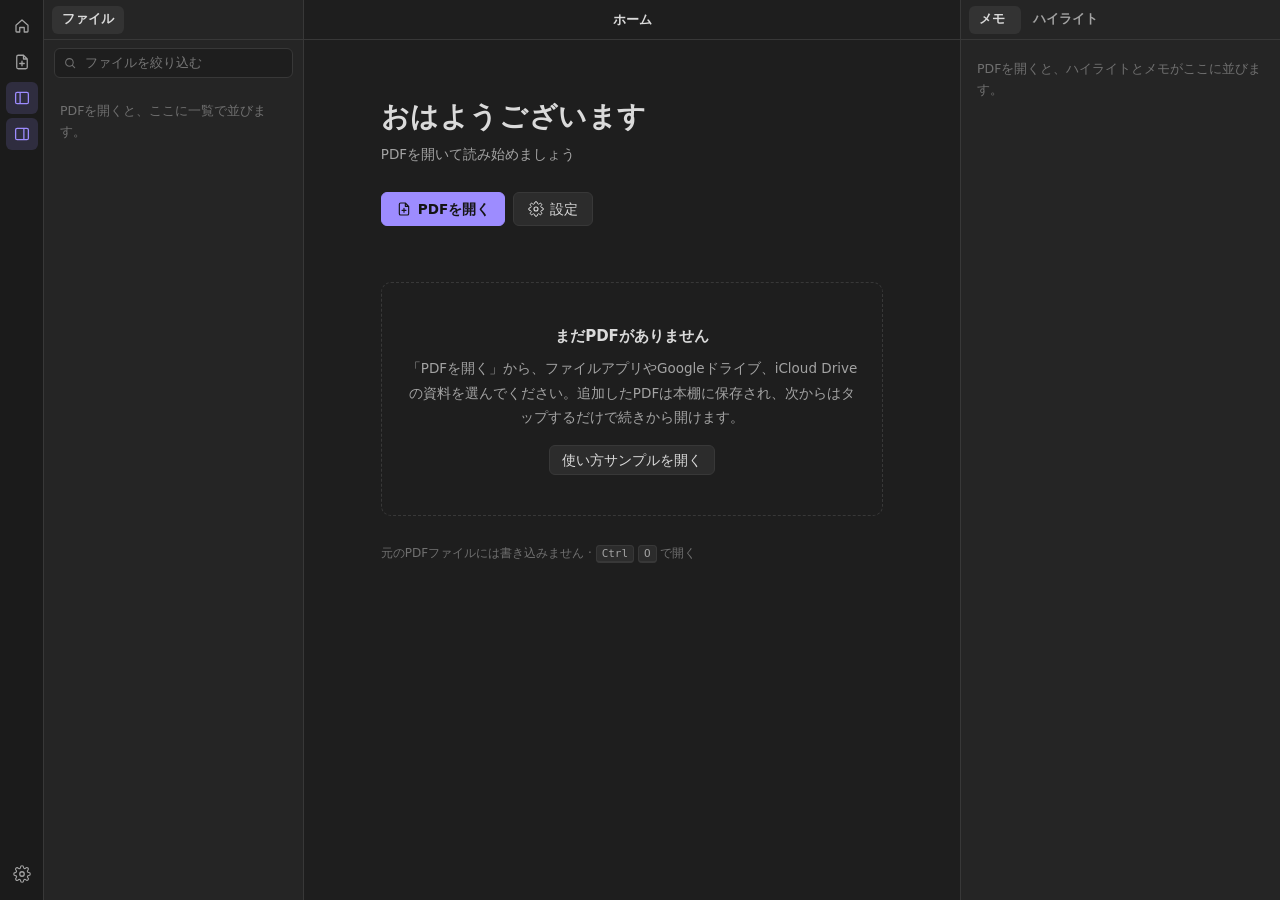
==== index.html @ 9f5e1cb6 "Add files via upload" ====
<!doctype html>
<html lang="ja">
<head>
<meta charset="utf-8">
<meta name="viewport" content="width=device-width,initial-scale=1,maximum-scale=1,user-scalable=no,viewport-fit=cover">
<meta name="apple-mobile-web-app-capable" content="yes">
<meta name="mobile-web-app-capable" content="yes">
<meta name="apple-mobile-web-app-status-bar-style" content="black-translucent">
<meta name="apple-mobile-web-app-title" content="余白">
<meta name="theme-color" content="#1b1b1b">
<link rel="manifest" href="manifest.webmanifest">
<link rel="apple-touch-icon" href="icon-180.png">
<title>余白</title>
<link rel="stylesheet" href="style.css">
<link rel="stylesheet" href="web.css">
</head>
<body>
<svg width="0" height="0" style="position:absolute" aria-hidden="true">
  <defs>
    <symbol id="i-home" viewBox="0 0 24 24"><path d="M4 11l8-7 8 7v8a1 1 0 01-1 1h-4v-6H9v6H5a1 1 0 01-1-1z" fill="none" stroke="currentColor" stroke-width="1.7" stroke-linejoin="round"/></symbol>
    <symbol id="i-open" viewBox="0 0 24 24"><path d="M14 3H7a2 2 0 00-2 2v14a2 2 0 002 2h10a2 2 0 002-2V8z M14 3v5h5 M12 11v6 M9 14h6" fill="none" stroke="currentColor" stroke-width="1.7" stroke-linecap="round" stroke-linejoin="round"/></symbol>
    <symbol id="i-left" viewBox="0 0 24 24"><rect x="3.5" y="4.5" width="17" height="15" rx="2" fill="none" stroke="currentColor" stroke-width="1.7"/><path d="M9.5 4.5v15" stroke="currentColor" stroke-width="1.7"/></symbol>
    <symbol id="i-right" viewBox="0 0 24 24"><rect x="3.5" y="4.5" width="17" height="15" rx="2" fill="none" stroke="currentColor" stroke-width="1.7"/><path d="M14.5 4.5v15" stroke="currentColor" stroke-width="1.7"/></symbol>
    <symbol id="i-gear" viewBox="0 0 24 24"><circle cx="12" cy="12" r="3" fill="none" stroke="currentColor" stroke-width="1.7"/><path d="M19.4 15a1.7 1.7 0 00.3 1.8l.1.1a2 2 0 11-2.8 2.8l-.1-.1a1.7 1.7 0 00-1.8-.3 1.7 1.7 0 00-1 1.5V21a2 2 0 11-4 0v-.1a1.7 1.7 0 00-1.1-1.5 1.7 1.7 0 00-1.8.3l-.1.1a2 2 0 11-2.8-2.8l.1-.1a1.7 1.7 0 00.3-1.8 1.7 1.7 0 00-1.5-1H3a2 2 0 110-4h.1a1.7 1.7 0 001.5-1.1 1.7 1.7 0 00-.3-1.8l-.1-.1a2 2 0 112.8-2.8l.1.1a1.7 1.7 0 001.8.3H9a1.7 1.7 0 001-1.5V3a2 2 0 114 0v.1a1.7 1.7 0 001 1.5 1.7 1.7 0 001.8-.3l.1-.1a2 2 0 112.8 2.8l-.1.1a1.7 1.7 0 00-.3 1.8V9a1.7 1.7 0 001.5 1H21a2 2 0 110 4h-.1a1.7 1.7 0 00-1.5 1z" fill="none" stroke="currentColor" stroke-width="1.5"/></symbol>
    <symbol id="i-file" viewBox="0 0 24 24"><path d="M14 3H7a2 2 0 00-2 2v14a2 2 0 002 2h10a2 2 0 002-2V8z M14 3v5h5" fill="none" stroke="currentColor" stroke-width="1.7" stroke-linejoin="round"/></symbol>
    <symbol id="i-prev" viewBox="0 0 24 24"><path d="M14.5 6.5L9 12l5.5 5.5" fill="none" stroke="currentColor" stroke-width="1.8" stroke-linecap="round" stroke-linejoin="round"/></symbol>
    <symbol id="i-next" viewBox="0 0 24 24"><path d="M9.5 6.5L15 12l-5.5 5.5" fill="none" stroke="currentColor" stroke-width="1.8" stroke-linecap="round" stroke-linejoin="round"/></symbol>
    <symbol id="i-fitpage" viewBox="0 0 24 24"><rect x="6.5" y="3.5" width="11" height="17" rx="1.5" fill="none" stroke="currentColor" stroke-width="1.7"/></symbol>
    <symbol id="i-fitwidth" viewBox="0 0 24 24"><path d="M3.5 12h17M7 8.5L3.5 12 7 15.5M17 8.5l3.5 3.5-3.5 3.5" fill="none" stroke="currentColor" stroke-width="1.7" stroke-linecap="round" stroke-linejoin="round"/></symbol>
    <symbol id="i-bm" viewBox="0 0 24 24"><path d="M6.5 3.5h11v17l-5.5-4-5.5 4z" fill="none" stroke="currentColor" stroke-width="1.7" stroke-linejoin="round"/></symbol>
    <symbol id="i-full" viewBox="0 0 24 24"><path d="M4 9V4h5M20 9V4h-5M4 15v5h5M20 15v5h-5" fill="none" stroke="currentColor" stroke-width="1.7" stroke-linecap="round" stroke-linejoin="round"/></symbol>
    <symbol id="i-export" viewBox="0 0 24 24"><path d="M12 15V3.5M7.5 8L12 3.5 16.5 8M5 13v6a2 2 0 002 2h10a2 2 0 002-2v-6" fill="none" stroke="currentColor" stroke-width="1.7" stroke-linecap="round" stroke-linejoin="round"/></symbol>
    <symbol id="i-hand" viewBox="0 0 24 24"><path d="M5 3.5l13 7-5.5 1.5L10 18z" fill="none" stroke="currentColor" stroke-width="1.7" stroke-linejoin="round"/></symbol>
    <symbol id="i-pen" viewBox="0 0 24 24"><path d="M4 20l1-4L16 5l3 3L8 19z M14 7l3 3" fill="none" stroke="currentColor" stroke-width="1.7" stroke-linejoin="round"/></symbol>
    <symbol id="i-marker" viewBox="0 0 24 24"><path d="M9 15l-2.5 5h5l1.2-2.8M9 15l7-11 4 3-6.5 10.2z" fill="none" stroke="currentColor" stroke-width="1.7" stroke-linejoin="round"/></symbol>
    <symbol id="i-eraser" viewBox="0 0 24 24"><path d="M8 20h12M4.5 15.5l9-10 6.5 6-8.5 8.5H8.5z" fill="none" stroke="currentColor" stroke-width="1.7" stroke-linejoin="round"/></symbol>
    <symbol id="i-undo" viewBox="0 0 24 24"><path d="M9 14L4 9l5-5M4 9h10.5a5.5 5.5 0 010 11H11" fill="none" stroke="currentColor" stroke-width="1.7" stroke-linecap="round" stroke-linejoin="round"/></symbol>
    <symbol id="i-tr" viewBox="0 0 24 24"><path d="M4 5h9M8.5 3v2M6 5c.6 3.2 2.8 5.8 6 7M11 5c-.8 3.4-3.4 6.2-7 8M13 21l4-10 4 10M14.5 17.5h5" fill="none" stroke="currentColor" stroke-width="1.7" stroke-linecap="round" stroke-linejoin="round"/></symbol>
    <symbol id="i-note" viewBox="0 0 24 24"><path d="M5 4.5h14v11l-4 4H5z M15 19.5v-4h4 M8.5 9h7M8.5 12.5h4.5" fill="none" stroke="currentColor" stroke-width="1.8" stroke-linejoin="round" stroke-linecap="round"/></symbol>
    <symbol id="i-copy" viewBox="0 0 24 24"><rect x="8" y="8" width="12" height="12" rx="2" fill="none" stroke="currentColor" stroke-width="1.7"/><path d="M16 8V6a2 2 0 00-2-2H6a2 2 0 00-2 2v8a2 2 0 002 2h2" fill="none" stroke="currentColor" stroke-width="1.7"/></symbol>
    <symbol id="i-sliders" viewBox="0 0 24 24"><path d="M4 7h10M18 7h2M4 17h4M12 17h8" stroke="currentColor" stroke-width="1.7" stroke-linecap="round"/><circle cx="16" cy="7" r="2" fill="none" stroke="currentColor" stroke-width="1.7"/><circle cx="10" cy="17" r="2" fill="none" stroke="currentColor" stroke-width="1.7"/></symbol>
    <symbol id="i-x" viewBox="0 0 24 24"><path d="M6.5 6.5l11 11M17.5 6.5l-11 11" stroke="currentColor" stroke-width="1.7" stroke-linecap="round"/></symbol>
    <symbol id="i-trash" viewBox="0 0 24 24"><path d="M4.5 7h15M10 11v6M14 11v6M6 7l1 12.5A1.5 1.5 0 008.5 21h7a1.5 1.5 0 001.5-1.5L18 7M9 7V4.5h6V7" fill="none" stroke="currentColor" stroke-width="1.7" stroke-linecap="round" stroke-linejoin="round"/></symbol>
    <symbol id="i-edit" viewBox="0 0 24 24"><path d="M4 20h4L19 9l-4-4L4 16z" fill="none" stroke="currentColor" stroke-width="1.7" stroke-linejoin="round"/></symbol>
    <symbol id="i-search" viewBox="0 0 24 24"><circle cx="11" cy="11" r="6.5" fill="none" stroke="currentColor" stroke-width="1.8"/><path d="M16 16l4 4" stroke="currentColor" stroke-width="1.8" stroke-linecap="round"/></symbol>
    <symbol id="i-dots" viewBox="0 0 24 24"><circle cx="6" cy="12" r="1.6" fill="currentColor"/><circle cx="12" cy="12" r="1.6" fill="currentColor"/><circle cx="18" cy="12" r="1.6" fill="currentColor"/></symbol>
    <symbol id="i-ul" viewBox="0 0 24 24"><path d="M7 4v7a5 5 0 0010 0V4M5 20h14" fill="none" stroke="currentColor" stroke-width="1.8" stroke-linecap="round"/></symbol>
    <symbol id="i-hl" viewBox="0 0 24 24"><rect x="3" y="8" width="18" height="9" rx="1.5" fill="currentColor" opacity=".35"/><path d="M6 13h12" stroke="currentColor" stroke-width="1.8" stroke-linecap="round"/></symbol>
    <symbol id="i-cloud" viewBox="0 0 24 24"><path d="M7 18.5h10.5a4 4 0 00.6-7.95A6 6 0 006.4 9.1 4.75 4.75 0 007 18.5z" fill="none" stroke="currentColor" stroke-width="1.7" stroke-linejoin="round"/><path class="ck" d="M9.5 13.5l2 2 3.5-3.5" fill="none" stroke="currentColor" stroke-width="1.7" stroke-linecap="round" stroke-linejoin="round"/></symbol>
    <symbol id="i-md" viewBox="0 0 24 24"><rect x="2.5" y="5.5" width="19" height="13" rx="2" fill="none" stroke="currentColor" stroke-width="1.6"/><path d="M6 15V9l2.5 3L11 9v6M15.5 9v6M13.5 13l2 2 2-2" fill="none" stroke="currentColor" stroke-width="1.6" stroke-linecap="round" stroke-linejoin="round"/></symbol>
  </defs>
</svg>

<div class="app" id="app">
  <!-- リボン -->
  <nav class="ribbon" aria-label="メニュー">
    <button class="ib" id="rbHome" title="ホーム"><svg><use href="#i-home"/></svg></button>
    <button class="ib" id="rbOpen" title="PDFを開く (Ctrl+O)"><svg><use href="#i-open"/></svg></button>
    <button class="ib" id="rbLeft" title="左パネル (Ctrl+[)"><svg><use href="#i-left"/></svg></button>
    <button class="ib" id="rbRight" title="メモパネル (Ctrl+])"><svg><use href="#i-right"/></svg></button>
    <span class="grow"></span>
    <button class="ib" id="rbSync" hidden title="同期"><svg><use href="#i-cloud"/></svg></button>
    <button class="ib" id="rbSettings" title="設定 (Ctrl+,)"><svg><use href="#i-gear"/></svg></button>
  </nav>

  <!-- 左パネル: ファイル・目次・しおり -->
  <aside class="side left" id="leftSide">
    <div class="sidehead">
      <div class="stabs" role="tablist">
        <button class="stab" role="tab" data-ltab="files">ファイル</button>
        <button class="stab doconly" role="tab" data-ltab="toc">目次</button>
        <button class="stab doconly" role="tab" data-ltab="bm">しおり<span class="n" id="bmCount"></span></button>
      </div>
    </div>
    <div class="sidetool" id="fileTool">
      <label class="search"><svg><use href="#i-search"/></svg><input id="fileFilter" placeholder="ファイルを絞り込む" spellcheck="false"></label>
    </div>
    <div class="sidebody" id="leftBody"></div>
  </aside>
  <div class="resizer" data-side="left"></div>

  <!-- 本文 -->
  <main class="main" id="main">
    <header class="viewhead" id="viewHead">
      <div class="navgrp doconly">
        <button class="ib" id="prevBtn" title="前のページ (←)"><svg><use href="#i-prev"/></svg></button>
        <button class="ib" id="nextBtn" title="次のページ (→)"><svg><use href="#i-next"/></svg></button>
        <div class="pageno"><input id="pageInput" inputmode="numeric" aria-label="ページ番号"><span>/ <span id="pageCount">–</span></span></div>
      </div>
      <div class="crumb" id="crumb"><b>ホーム</b></div>
      <div class="actgrp doconly">
        <button class="ib" id="fitBtn" title="表示サイズ"><svg><use id="fitUse" href="#i-fitpage"/></svg></button>
        <button class="ib" id="bmBtn" aria-pressed="false" title="このページをしおりに追加 (B)"><svg><use href="#i-bm"/></svg></button>
        <button class="ib" id="fsBtn" title="全画面 (F11)"><svg><use href="#i-full"/></svg></button>
        <button class="ib" id="exportBtn" title="注釈付きPDFを書き出す"><svg><use href="#i-export"/></svg></button>
      </div>
    </header>

    <!-- ホーム -->
    <section class="home" id="home">
      <div class="homein">
        <div class="hello"><h1 id="helloTitle">余白</h1><p id="helloSub">読みかけのPDF</p></div>
        <div class="homeacts">
          <button class="tb primary" id="homeOpen"><svg><use href="#i-open"/></svg>PDFを開く</button>
          <button class="tb" id="homeSettings"><svg><use href="#i-gear"/></svg>設定</button>
        </div>
        <div class="grid" id="homeGrid"></div>
        <div class="homeempty" id="homeEmpty" hidden>
          <b>まだPDFがありません</b>
          「PDFを開く」から選ぶか、エクスプローラーからこの画面にドラッグしてください。<br>
          PDFを右クリック →「プログラムから開く」→「余白」でも追加できます。元のファイルには書き込みません。
          <div style="margin-top:16px"><button class="tb" id="sampleBtn">使い方サンプルを開く</button></div>
        </div>
        <div class="droptip">元のPDFファイルには書き込みません · <span class="kbd">Ctrl</span> <span class="kbd">O</span> で開く</div>
      </div>
    </section>

    <!-- リーダー -->
    <section class="viewbody" id="reader" hidden>
      <div id="stage"><div id="wrap"><div id="page">
        <canvas id="pdfCanvas"></canvas>
        <canvas id="markCanvas"></canvas>
        <div class="textLayer" id="textLayer"></div>
        <div id="memoLayer"></div>
        <canvas id="inkCanvas"></canvas>
        <canvas id="liveCanvas"></canvas>
      </div></div><div class="msg" id="msg" hidden></div></div>

      <div class="toolpill" id="toolBar" role="toolbar" aria-label="ツール">
        <button class="ib" data-tool="select" aria-pressed="true" title="選択・読む (V)"><svg><use href="#i-hand"/></svg></button>
        <button class="ib" data-tool="pen" aria-pressed="false" title="ペン (P)"><svg><use href="#i-pen"/></svg></button>
        <button class="ib" data-tool="hl" aria-pressed="false" title="マーカー (H)"><svg><use href="#i-marker"/></svg></button>
        <button class="ib" data-tool="eraser" aria-pressed="false" title="消しゴム (E)"><svg><use href="#i-eraser"/></svg></button>
        <span class="sepv"></span>
        <button class="swatch" id="colorBtn" title="色と太さ"></button>
        <span class="sepv"></span>
        <button class="chip" id="fingerBtn" aria-pressed="false" title="タッチ操作でも描く">タッチで描く</button>
        <button class="ib" id="undoBtn" title="元に戻す (Ctrl+Z)"><svg><use href="#i-undo"/></svg></button>
      </div>
    </section>
    <div class="status doconly" id="status"></div>
  </main>
  <div class="resizer" data-side="right"></div>

  <!-- 右パネル: メモ・ハイライト -->
  <aside class="side right" id="rightSide">
    <div class="sidehead">
      <div class="stabs" role="tablist">
        <button class="stab" role="tab" data-rtab="memos">メモ<span class="n" id="memoCount"></span></button>
        <button class="stab" role="tab" data-rtab="marks">ハイライト<span class="n" id="markCount"></span></button>
      </div>
    </div>
    <div class="sidetool doconly"><label class="search"><svg><use href="#i-search"/></svg><input id="memoFilter" placeholder="メモを検索" spellcheck="false"></label></div>
    <div class="sidebody" id="rightBody"></div>
    <div class="sidefoot doconly" id="rightFoot">
      <button class="tb ghost" id="mdCopy" title="Obsidianなどに貼り付けられる形でコピー"><svg><use href="#i-copy"/></svg>Markdownでコピー</button>
      <button class="tb ghost" id="mdSave"><svg><use href="#i-md"/></svg>.mdで保存</button>
    </div>
  </aside>
</div>

<input id="fileInput" type="file" accept="application/pdf,.pdf" multiple hidden>

<!-- 文字を選んだとき -->
<div class="float selpop" id="selBar" hidden>
  <button class="chip" id="trBtn" title="その場で翻訳 (T)"><svg><use href="#i-tr"/></svg>翻訳</button>
  <span class="sepv"></span>
  <span id="selDots" style="display:flex;align-items:center"></span>
  <button class="chip" id="memoBtn" title="ハイライトしてメモを書く (M)"><svg><use href="#i-note"/></svg>メモ</button>
  <button class="chip" id="ulBtn" title="下線 (U)"><svg><use href="#i-ul"/></svg>下線</button>
  <button class="chip" id="selBmBtn" title="この文をしおりに"><svg><use href="#i-bm"/></svg>しおり</button>
</div>

<!-- ハイライト直後: メモを追加するか -->
<div class="float ask" id="askMemo" hidden>
  <span>メモを追加しますか？</span>
  <button class="tb primary" id="askYes"><svg><use href="#i-note"/></svg>メモを追加</button>
  <button class="tb ghost" id="askNo">しない</button>
</div>

<!-- ハイライトをクリックしたとき -->
<div class="float anno" id="annoCard" hidden role="dialog" aria-label="ハイライト">
  <div class="q" id="acQuote"></div>
  <div class="memo" id="acMemo"></div>
  <textarea id="acEdit" placeholder="メモを書く…" hidden></textarea>
  <div class="bar" id="acBarView">
    <span id="acDots" style="display:flex;align-items:center"></span>
    <button class="ib" id="acType" title="下線とハイライトを切り替え"><svg><use id="acTypeUse" href="#i-ul"/></svg></button>
    <span class="sp"></span>
    <button class="tb ghost" id="acEditBtn"><svg><use href="#i-edit"/></svg><span id="acEditLbl">メモを追加</span></button>
    <button class="ib" id="acDel" title="ハイライトを削除"><svg><use href="#i-trash"/></svg></button>
  </div>
  <div class="bar" id="acBarEdit" hidden>
    <span class="hint"><span class="kbd">Ctrl</span> <span class="kbd">Enter</span> で保存</span>
    <span class="sp"></span>
    <button class="tb ghost" id="acCancel">キャンセル</button>
    <button class="tb primary" id="acSave">保存</button>
  </div>
</div>
<div class="tip" id="tip" hidden></div>

<!-- 色・太さ -->
<div class="float palette" id="palette" hidden>
  <div class="row" id="palDots"></div>
  <div class="widths" id="widths"></div>
</div>

<!-- 翻訳 -->
<div class="float trpop" id="trPop" hidden role="dialog" aria-label="翻訳">
  <div class="trhead">
    <span class="lang" id="trLang"></span><span id="trEng"></span><span class="sp"></span>
    <button class="ib" id="trCopy" title="訳文をコピー"><svg><use href="#i-copy"/></svg></button>
    <button class="ib" id="trSet" title="翻訳の設定"><svg><use href="#i-sliders"/></svg></button>
    <button class="ib" id="trClose" title="閉じる (Esc)"><svg><use href="#i-x"/></svg></button>
  </div>
  <div class="trbody" id="trBody"></div>
  <div class="trsrc" id="trSrc"></div>
</div>

<!-- ファイルの「…」メニュー -->
<div class="float menu" id="fileMenu" hidden></div>

<!-- 設定 -->
<div class="scrim" id="settings" hidden>
  <div class="setwin" role="dialog" aria-label="設定">
    <nav class="setnav">
      <h4>設定</h4>
      <button data-set="look">外観</button>
      <button data-set="read">読書と注釈</button>
      <button data-set="sync">同期</button>
      <button data-set="tr">翻訳</button>
      <button data-set="about">このアプリについて</button>
    </nav>
    <div class="setmain">
      <button class="ib setclose" id="setClose" title="閉じる (Esc)"><svg><use href="#i-x"/></svg></button>
      <div id="setBody"></div>
    </div>
  </div>
</div>

<div class="scrim" id="scrim" hidden><div class="sheet" id="sheet"></div></div>
<div class="toast" id="toast" hidden></div>

<script src="pdf.min.js"></script>
<script src="drive-core.js"></script>
<script src="platform-web.js"></script>
<script src="app.js"></script>
<script>if('serviceWorker' in navigator&&location.protocol==='https:')navigator.serviceWorker.register('sw.js').catch(()=>{});</script>
</body>
</html>
---- style.css ----
/* 余白 2 — 落ち着いたダーク基調。リボン | 左パネル | 本文 | 右パネル の4列。
   色はすべて app.js の applyTheme() が設定画面の選択に合わせて書き換える。 */
:root{
  --bg:#1e1e1e; --side:#252525; --ribbon:#1b1b1b; --raise:#2c2c2c; --hover:#323232; --border:#363636;
  --text:#dadada; --muted:#a3a3a3; --faint:#6e6e6e; --desk:#171717;
  --accent:#9d8cff; --accent-fg:#141414;
  --soft:color-mix(in srgb,var(--accent) 16%,transparent);
  --danger:#e5737a;
  --shadow:0 2px 6px rgba(0,0,0,.28),0 12px 32px rgba(0,0,0,.34);
  --fs:13.5px;
  --ui:"Segoe UI Variable Text","Segoe UI","Yu Gothic UI","Meiryo UI",system-ui,sans-serif;
  --read:"Yu Gothic UI","Segoe UI","Meiryo UI",system-ui,sans-serif;
  --mono:"Cascadia Mono",Consolas,"BIZ UDGothic",ui-monospace,monospace;
  --left-w:260px; --right-w:320px;
  --ease:cubic-bezier(.2,.8,.2,1);
  color-scheme:dark;
}
*{box-sizing:border-box}
html,body{height:100%;margin:0}
body{background:var(--bg);color:var(--text);font:var(--fs)/1.5 var(--ui);overflow:hidden;-webkit-font-smoothing:antialiased}
button,input,select,textarea{font:inherit;color:inherit}
button{cursor:pointer;-webkit-user-select:none;user-select:none}
[hidden]{display:none!important}
:focus-visible{outline:2px solid var(--accent);outline-offset:1px}
::selection{background:color-mix(in srgb,var(--accent) 35%,transparent)}
::-webkit-scrollbar{width:10px;height:10px}
::-webkit-scrollbar-thumb{background:color-mix(in srgb,var(--text) 14%,transparent);border-radius:10px;border:2px solid transparent;background-clip:padding-box}
::-webkit-scrollbar-thumb:hover{background-color:color-mix(in srgb,var(--text) 24%,transparent)}
::-webkit-scrollbar-corner{background:transparent}
.nomotion *{transition:none!important;animation:none!important}

/* ---------- 汎用ボタン ---------- */
.ib{display:inline-grid;place-items:center;width:30px;height:30px;border-radius:6px;border:0;background:transparent;color:var(--muted);flex:none}
.ib:hover{background:var(--hover);color:var(--text)}
.ib[aria-pressed="true"],.ib.on{color:var(--accent);background:var(--soft)}
.ib:disabled{opacity:.35;pointer-events:none}
.ib svg{width:18px;height:18px}
.tb{display:inline-flex;align-items:center;gap:6px;height:30px;padding:0 12px;border-radius:6px;border:1px solid var(--border);background:var(--raise);color:var(--text);white-space:nowrap}
.tb:hover{background:var(--hover)}
.tb.primary{background:var(--accent);border-color:var(--accent);color:var(--accent-fg);font-weight:600}
.tb.primary:hover{filter:brightness(1.08)}
.tb.ghost{background:transparent;border-color:transparent;color:var(--muted)}
.tb.ghost:hover{background:var(--hover);color:var(--text)}
.tb.danger{color:var(--danger)}
.tb svg{width:16px;height:16px}
.kbd{font:11px var(--mono);color:var(--muted);border:1px solid var(--border);border-bottom-width:2px;border-radius:4px;padding:1px 5px;background:var(--raise)}

/* ---------- 全体の格子 ---------- */
.app{display:grid;grid-template-columns:44px var(--left-w) 0 minmax(0,1fr) 0 var(--right-w);height:100%;transition:grid-template-columns .2s var(--ease)}
.app>.ribbon{grid-column:1;grid-row:1}.app>.side.left{grid-column:2;grid-row:1}.app>.resizer[data-side="left"]{grid-column:3;grid-row:1}
.app>.main{grid-column:4;grid-row:1}.app>.resizer[data-side="right"]{grid-column:5;grid-row:1}.app>.side.right{grid-column:6;grid-row:1}
.app{grid-template-rows:100%}
.app.noleft{--left-w:0px}
.app.noright{--right-w:0px}
.app.resizing{transition:none}
.app.focus{grid-template-columns:0 0 0 minmax(0,1fr) 0 0}

/* リボン */
.ribbon{background:var(--ribbon);border-right:1px solid var(--border);display:flex;flex-direction:column;align-items:center;gap:4px;padding:10px 0;overflow:hidden}
.ribbon .ib{width:32px;height:32px}
.ribbon .grow{flex:1}
.app.focus .ribbon{border:0;padding:0}

/* サイドパネル */
.side{background:var(--side);display:flex;flex-direction:column;min-width:0;overflow:hidden}
.side.left{border-right:1px solid var(--border)}
.side.right{border-left:1px solid var(--border)}
.app.noleft .side.left,.app.noright .side.right,.app.focus .side{border:0}
.sidehead{display:flex;align-items:center;gap:2px;height:40px;padding:0 6px 0 8px;border-bottom:1px solid var(--border);flex:none}
.stabs{display:flex;gap:2px;flex:1;min-width:0}
.stab{border:0;background:none;height:28px;padding:0 10px;border-radius:6px;color:var(--muted);font-size:12.5px;font-weight:600;white-space:nowrap;display:inline-flex;align-items:center;gap:6px}
.stab:hover{background:var(--hover);color:var(--text)}
.stab[aria-selected="true"]{color:var(--text);background:var(--hover)}
.stab .n{font:11px var(--mono);color:var(--faint)}
.sidetool{padding:8px 10px 4px;flex:none}
.search{display:flex;align-items:center;gap:6px;height:30px;padding:0 8px;border-radius:6px;background:var(--bg);border:1px solid var(--border);color:var(--faint)}
.search:focus-within{border-color:var(--accent)}
.search svg{width:14px;height:14px;flex:none}
.search input{flex:1;min-width:0;border:0;background:none;outline:none;color:var(--text);font-size:12.5px}
.sidebody{flex:1;overflow:auto;padding:4px 6px 16px;min-height:0}
.sidefoot{flex:none;border-top:1px solid var(--border);padding:8px 10px;display:flex;gap:6px;flex-wrap:wrap}
.sidefoot .tb{height:28px;font-size:12px;padding:0 10px}
.empty{color:var(--faint);font-size:12.5px;line-height:1.7;padding:14px 10px}
.sec{font-size:11px;font-weight:700;letter-spacing:.06em;color:var(--faint);padding:12px 10px 4px;text-transform:uppercase}

/* サイズ変更つまみ */
.resizer{position:relative;z-index:5;cursor:col-resize}
.resizer::after{content:"";position:absolute;top:0;bottom:0;left:-3px;width:6px}
.resizer:hover::after,.resizer.drag::after{background:color-mix(in srgb,var(--accent) 45%,transparent)}
.app.noleft .resizer[data-side="left"],.app.noright .resizer[data-side="right"],.app.focus .resizer{pointer-events:none}

/* ファイル一覧(左) */
.frow{display:flex;align-items:center;gap:8px;width:100%;padding:5px 8px;border:0;background:none;border-radius:6px;text-align:left;color:var(--muted);min-height:30px;position:relative}
.frow:hover{background:var(--hover);color:var(--text)}
.frow.active{background:var(--soft);color:var(--text)}
.frow svg{width:15px;height:15px;flex:none;opacity:.8}
.frow .nm{flex:1;min-width:0;white-space:nowrap;overflow:hidden;text-overflow:ellipsis}
.frow .pg{font:11px var(--mono);color:var(--faint);flex:none}
.frow .more{opacity:0;width:22px;height:22px}
.frow:hover .more,.frow .more:focus-visible{opacity:1}
.frow:hover .pg{display:none}

/* 目次・しおり(左) */
.orow{display:flex;gap:8px;align-items:baseline;width:100%;padding:5px 8px 5px var(--ind,8px);border:0;background:none;border-radius:6px;text-align:left;color:var(--muted);line-height:1.45}
.orow:hover{background:var(--hover);color:var(--text)}
.orow.cur{color:var(--text)}
.orow.cur .t{color:var(--accent)}
.orow .t{flex:1;min-width:0;word-break:break-word}
.orow .p{font:11px var(--mono);color:var(--faint);flex:none}
.orow:disabled{opacity:.5}
.bmrow{display:flex;align-items:center;gap:6px;padding:3px 4px 3px 8px;border-radius:6px}
.bmrow:hover{background:var(--hover)}
.bmrow .p{font:11px var(--mono);color:var(--accent);border:0;background:none;padding:4px 2px;min-width:3.4em;text-align:left}
.bmrow input{flex:1;min-width:0;border:1px solid transparent;border-radius:5px;background:transparent;padding:4px 6px;font-size:12.5px;color:var(--text)}
.bmrow input:focus{border-color:var(--border);background:var(--bg);outline:none}
.bmrow .ib{width:24px;height:24px;opacity:0}
.bmrow:hover .ib{opacity:1}

/* メモ一覧(右) */
.mcard{display:block;width:100%;text-align:left;border:1px solid transparent;background:none;border-radius:8px;padding:9px 10px 10px;margin:2px 0;color:var(--text)}
.mcard:hover{background:var(--hover)}
.mcard.active{border-color:color-mix(in srgb,var(--accent) 55%,transparent);background:var(--soft)}
.mhead{display:flex;align-items:center;gap:8px;font-size:11px;color:var(--faint);margin-bottom:6px}
.mhead .pg{font-family:var(--mono);color:var(--accent)}
.mhead .sp{flex:1}
.mhead .ib{width:22px;height:22px;opacity:0}
.mcard:hover .mhead .ib{opacity:1}
.mq{margin:0;padding:1px 0 1px 10px;border-left:3px solid var(--c,var(--accent));color:var(--muted);font-size:12.5px;line-height:1.6;display:-webkit-box;-webkit-line-clamp:3;-webkit-box-orient:vertical;overflow:hidden;word-break:break-word}
.mq.ul{text-decoration:underline;text-decoration-color:var(--c);text-underline-offset:3px}
.mm{margin-top:7px;font-size:13px;line-height:1.7;white-space:pre-wrap;word-break:break-word}
.mm.none{color:var(--faint);font-size:12px}
.inkrow{display:flex;gap:8px;align-items:center;width:100%;padding:6px 10px;border:0;background:none;border-radius:6px;color:var(--muted);text-align:left}
.inkrow:hover{background:var(--hover);color:var(--text)}
.inkrow .pg{font:11px var(--mono);color:var(--accent)}

/* ---------- 本文エリア ---------- */
.main{position:relative;display:flex;flex-direction:column;min-width:0;background:var(--bg)}
.viewhead{height:40px;flex:none;display:flex;align-items:center;gap:2px;padding:0 8px;border-bottom:1px solid var(--border);background:var(--bg);transition:transform .2s var(--ease),opacity .2s}
.viewhead .crumb{flex:1;min-width:0;text-align:center;font-size:13px;color:var(--muted);white-space:nowrap;overflow:hidden;text-overflow:ellipsis;padding:0 12px}
.viewhead .crumb b{color:var(--text);font-weight:600}
.navgrp,.actgrp{display:flex;align-items:center;gap:2px;flex:none}
.pageno{display:flex;align-items:center;gap:4px;font:12px var(--mono);color:var(--faint);padding:0 4px}
.pageno input{width:3.6em;height:26px;text-align:center;border:1px solid var(--border);border-radius:5px;background:var(--side);font:12px var(--mono);color:var(--text)}
.pageno input:focus{border-color:var(--accent);outline:none}
.sepv{width:1px;height:18px;background:var(--border);margin:0 6px;flex:none}
.app:not(.doc) .doconly{display:none!important}

/* ホーム */
.home{flex:1;overflow:auto;padding:56px max(24px,6vw) 48px}
.homein{max-width:980px;margin:0 auto;display:flex;flex-direction:column;gap:28px}
.hello h1{margin:0;font-size:28px;font-weight:650;letter-spacing:.02em}
.hello p{margin:6px 0 0;color:var(--muted)}
.homeacts{display:flex;gap:8px;flex-wrap:wrap}
.homeacts .tb{height:34px;padding:0 14px}
.grid{display:grid;grid-template-columns:repeat(auto-fill,minmax(150px,1fr));gap:20px 16px}
.card{display:flex;flex-direction:column;gap:8px;border:0;background:none;padding:0;text-align:left;color:var(--text);min-width:0}
.thumb{aspect-ratio:1/1.36;border-radius:6px;overflow:hidden;background:var(--raise);border:1px solid var(--border);display:grid;place-items:center;color:var(--faint);transition:transform .18s var(--ease),border-color .18s,box-shadow .18s}
.thumb img{width:100%;height:100%;object-fit:cover;display:block}
.card:hover .thumb{transform:translateY(-2px);border-color:color-mix(in srgb,var(--accent) 60%,var(--border));box-shadow:var(--shadow)}
.card .nm{font-size:13px;font-weight:600;line-height:1.35;display:-webkit-box;-webkit-line-clamp:2;-webkit-box-orient:vertical;overflow:hidden;word-break:break-all}
.card .meta{font:11px var(--mono);color:var(--faint);display:flex;gap:6px;align-items:center}
.prog{height:2px;border-radius:2px;background:var(--border);overflow:hidden}
.prog i{display:block;height:100%;background:var(--accent)}
.homeempty{border:1px dashed var(--border);border-radius:10px;padding:40px 24px;text-align:center;color:var(--muted);line-height:1.8}
.homeempty b{display:block;color:var(--text);font-size:15px;margin-bottom:6px}
.droptip{font-size:12px;color:var(--faint)}

/* リーダー */
.viewbody{position:relative;flex:1;min-height:0;background:var(--desk)}
#stage{position:absolute;inset:0;overflow:auto;touch-action:pan-x pan-y;overscroll-behavior:contain}
#wrap{min-width:100%;min-height:100%;width:max-content;display:flex;align-items:center;justify-content:center;padding:var(--pad,14px) var(--pad,14px) 64px}
#page{position:relative;background:#fff;box-shadow:0 1px 3px rgba(0,0,0,.25),0 8px 30px rgba(0,0,0,.22);flex:none;transform-origin:0 0}
#page canvas{position:absolute;left:0;top:0;display:block;pointer-events:none}
#pdfCanvas{z-index:1}#markCanvas{z-index:2}#inkCanvas{z-index:5}#liveCanvas{z-index:6}
#pdfCanvas{filter:var(--pagefilter,none)}
#memoLayer{position:absolute;inset:0;z-index:4;pointer-events:none}
.badge{position:absolute;width:15px;height:15px;margin:-10px 0 0 -6px;border-radius:50%;background:var(--accent);color:var(--accent-fg);display:grid;place-items:center;pointer-events:auto;border:0;padding:0;box-shadow:0 1px 4px rgba(0,0,0,.35);transition:transform .15s var(--ease)}
.badge:hover{transform:scale(1.15)}
.badge svg{width:9px;height:9px}
.flash{position:absolute;border-radius:3px;pointer-events:none;box-shadow:0 0 0 2px var(--accent);animation:flash 1.4s var(--ease) forwards}
@keyframes flash{0%{opacity:0;transform:scale(1.06)}15%{opacity:1;transform:none}70%{opacity:1}100%{opacity:0}}
.drawtool #page{cursor:crosshair}
.overmark .textLayer span{cursor:pointer}
.msg{position:absolute;left:0;right:0;top:42%;text-align:center;color:var(--muted);padding:0 24px}

/* pdf.js テキストレイヤー */
.textLayer{position:absolute;inset:0;overflow:hidden;line-height:1;text-size-adjust:none;forced-color-adjust:none;transform-origin:0 0;z-index:3}
.textLayer span,.textLayer br{color:transparent;position:absolute;white-space:pre;cursor:text;transform-origin:0% 0%}
.textLayer span.markedContent{top:0;height:0}
.textLayer ::selection{background:rgba(64,110,220,.3)}
.textLayer .endOfContent{display:block;position:absolute;inset:100% 0 0;z-index:-1;cursor:default;user-select:none}
.textLayer.selecting .endOfContent{top:0}

/* 道具の帯(下中央に浮かぶ) */
.toolpill{position:absolute;left:50%;bottom:14px;transform:translateX(-50%);z-index:8;display:flex;align-items:center;gap:2px;padding:4px;background:var(--raise);border:1px solid var(--border);border-radius:10px;box-shadow:var(--shadow);transition:transform .2s var(--ease),opacity .2s}
.toolpill .ib{width:32px;height:32px}
.toolpill .sepv{height:20px;margin:0 4px}
.swatch{width:22px;height:22px;border-radius:50%;border:2px solid var(--raise);box-shadow:0 0 0 1px var(--border);padding:0;margin:0 5px;flex:none}
.chip{height:28px;padding:0 10px;border-radius:6px;border:0;background:none;color:var(--muted);font-size:12px;font-weight:600}
.chip:hover{background:var(--hover);color:var(--text)}
.chip[aria-pressed="true"]{background:var(--soft);color:var(--accent)}
.app.focus .viewhead,.hidebars .viewhead{position:absolute;top:0;left:0;right:0;z-index:9;background:color-mix(in srgb,var(--bg) 94%,transparent);backdrop-filter:blur(8px)}
.hidebars .viewhead{transform:translateY(-100%);opacity:0;pointer-events:none}
.hidebars .toolpill{transform:translate(-50%,80px);opacity:0;pointer-events:none}
.hidebars .status{opacity:0}

/* ステータスバー */
.status{position:absolute;right:0;bottom:0;z-index:7;display:flex;gap:14px;align-items:center;padding:3px 12px;font:11px var(--mono);color:var(--faint);background:var(--side);border-top:1px solid var(--border);border-left:1px solid var(--border);border-top-left-radius:8px;transition:opacity .2s;font-variant-numeric:tabular-nums}
.status span{white-space:nowrap}

/* ---------- 浮かぶ部品 ---------- */
.float{position:fixed;z-index:30;background:var(--raise);border:1px solid var(--border);border-radius:10px;box-shadow:var(--shadow)}
.float.show{animation:popin .15s var(--ease)}
@keyframes popin{from{opacity:0;transform:translateY(4px) scale(.98)}to{opacity:1;transform:none}}
.selpop{display:flex;align-items:center;gap:2px;padding:3px}
.selpop .sepv{height:18px;margin:0 3px}
.selpop .chip{display:inline-flex;align-items:center;gap:5px;height:30px}
.selpop .chip svg{width:15px;height:15px}
.dot{width:20px;height:20px;border-radius:50%;border:2px solid var(--raise);box-shadow:0 0 0 1px var(--border);padding:0;margin:0 2px;flex:none;transition:transform .12s}
.dot:hover{transform:scale(1.12)}
.dot[aria-pressed="true"]{box-shadow:0 0 0 2px var(--accent)}
.palette{padding:10px;display:flex;flex-direction:column;gap:10px}
.palette .row{display:flex;gap:8px;align-items:center}
.widths{display:flex;gap:6px}
.widths button{flex:1;height:30px;min-width:44px;border-radius:6px;border:1px solid var(--border);background:transparent;display:grid;place-items:center}
.widths button[aria-pressed="true"]{border-color:var(--accent);background:var(--soft)}
.widths i{display:block;width:22px;border-radius:4px}

/* メモを追加するか聞く */
.ask{display:flex;align-items:center;gap:6px;padding:6px 6px 6px 12px;font-size:12.5px;color:var(--muted)}
.ask .tb{height:28px;font-size:12.5px}

/* 注釈カード */
.anno{width:min(380px,calc(100vw - 24px));display:flex;flex-direction:column;overflow:hidden}
.anno .q{margin:12px 14px 0;padding:1px 0 1px 10px;border-left:3px solid var(--c,var(--accent));color:var(--muted);font-size:12.5px;line-height:1.6;max-height:6.4em;overflow:auto;word-break:break-word}
.anno .memo{margin:10px 14px 0;font-size:13.5px;line-height:1.75;white-space:pre-wrap;word-break:break-word;max-height:40vh;overflow:auto}
.anno .memo.none{color:var(--faint);font-size:12.5px}
.anno textarea{margin:10px 14px 0;min-height:110px;max-height:46vh;resize:vertical;border:1px solid var(--border);border-radius:8px;background:var(--bg);color:var(--text);padding:10px 12px;font:13.5px/1.7 var(--read);outline:none}
.anno textarea:focus{border-color:var(--accent)}
.anno .bar{display:flex;align-items:center;gap:2px;padding:8px 8px 8px 12px;margin-top:12px;border-top:1px solid var(--border)}
.anno .bar .sp{flex:1}
.anno .bar .tb{height:28px;font-size:12.5px}
.anno .hint{font-size:11px;color:var(--faint);margin-right:6px}
.tip{position:fixed;z-index:29;max-width:320px;padding:8px 11px;font-size:12.5px;line-height:1.65;white-space:pre-wrap;word-break:break-word;pointer-events:none;background:var(--raise);border:1px solid var(--border);border-radius:8px;box-shadow:var(--shadow)}

/* 翻訳カード */
.trpop{width:min(460px,calc(100vw - 24px));max-height:min(52vh,460px);display:flex;flex-direction:column;overflow:hidden}
.trhead{display:flex;align-items:center;gap:6px;padding:6px 6px 6px 14px;border-bottom:1px solid var(--border);font-size:11.5px;color:var(--faint)}
.trhead .lang{font-weight:600;color:var(--text)}
.trhead .sp{flex:1}
.trbody{padding:12px 16px 12px;overflow:auto;font:14px/1.8 var(--read);user-select:text;white-space:pre-wrap;word-break:break-word}
.trsrc{padding:0 16px 12px;font-size:11.5px;line-height:1.6;color:var(--faint);display:-webkit-box;-webkit-line-clamp:3;-webkit-box-orient:vertical;overflow:hidden}
.trerr{color:var(--danger)}
.skel{display:flex;flex-direction:column;gap:9px;padding:4px 0}
.skel i{display:block;height:10px;border-radius:5px;background:linear-gradient(90deg,var(--hover),var(--border),var(--hover));background-size:200% 100%;animation:shim 1.1s linear infinite}
.skel i:nth-child(2){width:86%}.skel i:nth-child(3){width:58%}
@keyframes shim{from{background-position:200% 0}to{background-position:-200% 0}}

/* ---------- ダイアログ ---------- */
.scrim{position:fixed;inset:0;z-index:40;background:rgba(0,0,0,.5);display:grid;place-items:center;padding:24px;animation:fade .15s}
@keyframes fade{from{opacity:0}}
.sheet{background:var(--raise);border:1px solid var(--border);border-radius:12px;box-shadow:var(--shadow);padding:20px;width:min(400px,100%);display:flex;flex-direction:column;gap:14px;animation:popin .18s var(--ease)}
.sheet h3{margin:0;font-size:15px}
.sheet p{margin:0;color:var(--muted);line-height:1.65;word-break:break-word}
.acts{display:flex;gap:8px;justify-content:flex-end;flex-wrap:wrap}

/* 設定 */
.setwin{width:min(880px,100%);height:min(640px,100%);display:grid;grid-template-columns:200px 1fr;background:var(--bg);border:1px solid var(--border);border-radius:12px;box-shadow:var(--shadow);overflow:hidden;animation:popin .18s var(--ease)}
.setnav{background:var(--side);border-right:1px solid var(--border);padding:16px 8px;display:flex;flex-direction:column;gap:2px}
.setnav h4{margin:0 0 8px 10px;font-size:11px;letter-spacing:.08em;color:var(--faint);text-transform:uppercase}
.setnav button{border:0;background:none;text-align:left;padding:7px 10px;border-radius:6px;color:var(--muted)}
.setnav button:hover{background:var(--hover);color:var(--text)}
.setnav button[aria-selected="true"]{background:var(--soft);color:var(--text)}
.setmain{position:relative;overflow:auto;padding:22px 30px 30px}
.setmain h2{margin:0 0 6px;font-size:18px;font-weight:650}
.setclose{position:absolute;top:12px;right:12px}
.srow{display:flex;align-items:center;gap:24px;padding:16px 0;border-top:1px solid var(--border)}
.srow:first-of-type{border-top:0}
.srow .lab{flex:1;min-width:0}
.srow .lab b{display:block;font-weight:600;font-size:13.5px}
.srow .lab small{white-space:pre-line;display:block;color:var(--faint);font-size:12px;line-height:1.6;margin-top:2px}
.srow.col{flex-direction:column;align-items:stretch;gap:12px}
.seg{display:inline-flex;background:var(--side);border:1px solid var(--border);border-radius:7px;padding:2px;gap:2px;flex:none}
.seg button{border:0;background:none;height:28px;padding:0 12px;border-radius:5px;color:var(--muted);font-size:12.5px;white-space:nowrap}
.seg button[aria-pressed="true"]{background:var(--raise);color:var(--text);box-shadow:0 1px 2px rgba(0,0,0,.25)}
.switch{position:relative;width:38px;height:22px;flex:none;border-radius:11px;border:0;background:var(--border);transition:background .15s;padding:0}
.switch::after{content:"";position:absolute;top:3px;left:3px;width:16px;height:16px;border-radius:50%;background:#fff;transition:transform .15s var(--ease)}
.switch[aria-checked="true"]{background:var(--accent)}
.switch[aria-checked="true"]::after{transform:translateX(16px)}
.bgs{display:grid;grid-template-columns:repeat(auto-fill,minmax(118px,1fr));gap:10px}
.bgopt{border:1px solid var(--border);border-radius:8px;background:none;padding:6px;display:flex;flex-direction:column;gap:6px;text-align:left;color:var(--muted);font-size:12px}
.bgopt:hover{border-color:var(--faint)}
.bgopt[aria-pressed="true"]{border-color:var(--accent);color:var(--text);box-shadow:0 0 0 1px var(--accent)}
.bgprev{width:100%;height:54px;border-radius:5px;display:grid;grid-template-columns:8px 26px 1fr;overflow:hidden;border:1px solid rgba(127,127,127,.25)}
.bgprev i:nth-child(3){position:relative}
.bgprev i:nth-child(3)::after{content:"";position:absolute;left:30%;right:30%;top:8px;bottom:-4px;background:#fff;border-radius:2px 2px 0 0;opacity:.92}
.accents{display:flex;gap:10px;flex-wrap:wrap}
.accents button{width:26px;height:26px;border-radius:50%;border:2px solid var(--bg);box-shadow:0 0 0 1px var(--border);padding:0}
.accents button[aria-pressed="true"]{box-shadow:0 0 0 2px var(--text)}
.keyin{height:32px;border:1px solid var(--border);border-radius:6px;background:var(--side);padding:0 10px;font:12.5px var(--mono);width:100%;color:var(--text)}
.keyin:focus{border-color:var(--accent);outline:none}
.note{font-size:12px;color:var(--faint);line-height:1.65;margin:0}
.keys{display:grid;grid-template-columns:auto 1fr;gap:8px 18px;align-items:center;font-size:12.5px;color:var(--muted)}
.keys span:nth-child(odd){display:flex;gap:4px;justify-content:flex-end}

.toast{position:fixed;left:50%;bottom:60px;transform:translateX(-50%);z-index:50;background:var(--raise);color:var(--text);border:1px solid var(--border);box-shadow:var(--shadow);padding:8px 14px;border-radius:8px;font-size:12.5px;max-width:90vw;animation:popin .15s var(--ease)}
.menu{padding:4px;min-width:160px;display:flex;flex-direction:column}
.menu button{border:0;background:none;text-align:left;padding:6px 10px;border-radius:5px;color:var(--text);font-size:12.5px}
.menu button:hover{background:var(--hover)}
.menu button.danger{color:var(--danger)}
@media (prefers-reduced-motion:reduce){*{animation:none!important;transition:none!important}}

/* 同期の表示 */
#rbSync{position:relative}
#rbSync.busy svg{animation:syncpulse 1s ease-in-out infinite}
@keyframes syncpulse{50%{opacity:.35}}
#rbSync.err::after{content:"";position:absolute;top:6px;right:6px;width:7px;height:7px;border-radius:50%;background:var(--danger)}
#rbSync.err{color:var(--danger)}
.tb:disabled{opacity:.5;pointer-events:none}

/* タッチ操作の端末(iPad): 隠れているボタンを常に見せ、押しやすくする */
.touch .frow .more,.touch .mhead .ib,.touch .bmrow .ib{opacity:1}
.touch .frow:hover .pg{display:inline}
.touch .droptip{display:none}
.touch .toolpill .ib,.touch .viewhead .ib{width:38px;height:38px}
.touch .selpop .chip{height:36px}
.touch .dot{width:24px;height:24px}
.touch .textLayer ::selection{background:rgba(64,110,220,.3)}
/* 狭い画面(iPadの縦向きなど): パネルは本文の上に重ねて出す */
@media (max-width:899px){
  .app,.app.noleft,.app.noright{grid-template-columns:44px 0 0 minmax(0,1fr) 0 0}
  .side{position:fixed;top:0;bottom:0;z-index:20;width:min(330px,86vw);box-shadow:var(--shadow);transition:transform .2s var(--ease)}
  .side.left{left:44px}
  .side.right{right:0}
  .app.noleft .side.left{transform:translateX(calc(-100% - 60px));pointer-events:none}
  .app.noright .side.right{transform:translateX(calc(100% + 20px));pointer-events:none}
  .resizer{display:none}
  .status{display:none}
  .home{padding:32px 20px}
}
---- web.css ----
/* iPad版だけの調整: 画面の角(セーフエリア)をよける */
html,body{height:100%}
body{box-sizing:border-box;padding:env(safe-area-inset-top,0px) env(safe-area-inset-right,0px) env(safe-area-inset-bottom,0px) env(safe-area-inset-left,0px);background:var(--ribbon);-webkit-text-size-adjust:100%}
.app{height:100%}
#page canvas{-webkit-touch-callout:none}
.toolpill{bottom:12px}
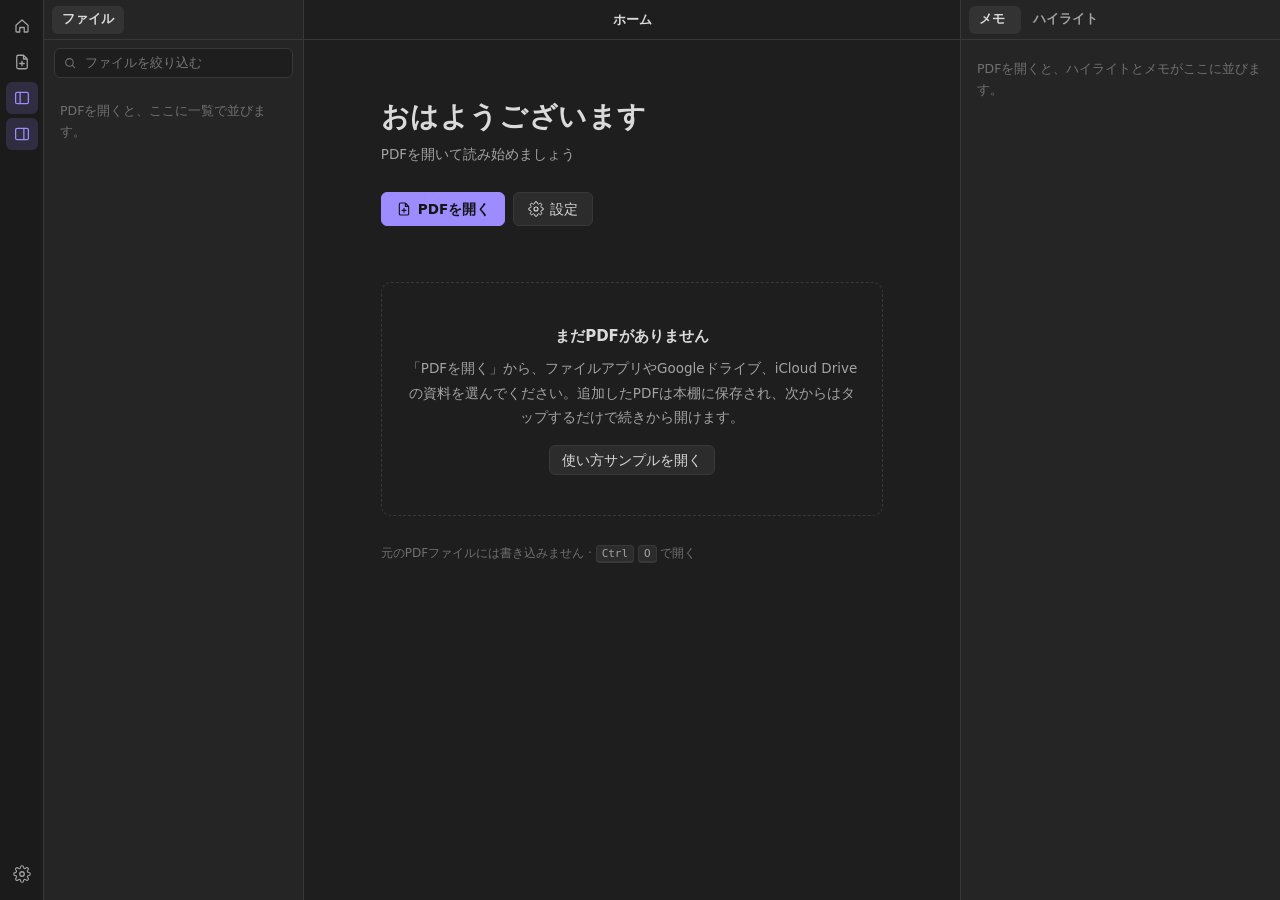
==== commit 597aa484: "Add files via upload" ====
--- a/index.html
+++ b/index.html
@@ -25,6 +25,8 @@
     <symbol id="i-file" viewBox="0 0 24 24"><path d="M14 3H7a2 2 0 00-2 2v14a2 2 0 002 2h10a2 2 0 002-2V8z M14 3v5h5" fill="none" stroke="currentColor" stroke-width="1.7" stroke-linejoin="round"/></symbol>
     <symbol id="i-prev" viewBox="0 0 24 24"><path d="M14.5 6.5L9 12l5.5 5.5" fill="none" stroke="currentColor" stroke-width="1.8" stroke-linecap="round" stroke-linejoin="round"/></symbol>
     <symbol id="i-next" viewBox="0 0 24 24"><path d="M9.5 6.5L15 12l-5.5 5.5" fill="none" stroke="currentColor" stroke-width="1.8" stroke-linecap="round" stroke-linejoin="round"/></symbol>
+    <symbol id="i-vscroll" viewBox="0 0 24 24"><rect x="6.5" y="2.5" width="11" height="8" rx="1.3" fill="none" stroke="currentColor" stroke-width="1.7"/><rect x="6.5" y="13.5" width="11" height="8" rx="1.3" fill="none" stroke="currentColor" stroke-width="1.7"/></symbol>
+    <symbol id="i-hpage" viewBox="0 0 24 24"><rect x="7" y="4" width="10" height="16" rx="1.3" fill="none" stroke="currentColor" stroke-width="1.7"/><path d="M4 10l-2 2 2 2M20 10l2 2-2 2" fill="none" stroke="currentColor" stroke-width="1.7" stroke-linecap="round" stroke-linejoin="round"/></symbol>
     <symbol id="i-fitpage" viewBox="0 0 24 24"><rect x="6.5" y="3.5" width="11" height="17" rx="1.5" fill="none" stroke="currentColor" stroke-width="1.7"/></symbol>
     <symbol id="i-fitwidth" viewBox="0 0 24 24"><path d="M3.5 12h17M7 8.5L3.5 12 7 15.5M17 8.5l3.5 3.5-3.5 3.5" fill="none" stroke="currentColor" stroke-width="1.7" stroke-linecap="round" stroke-linejoin="round"/></symbol>
     <symbol id="i-bm" viewBox="0 0 24 24"><path d="M6.5 3.5h11v17l-5.5-4-5.5 4z" fill="none" stroke="currentColor" stroke-width="1.7" stroke-linejoin="round"/></symbol>
@@ -89,6 +91,7 @@
       </div>
       <div class="crumb" id="crumb"><b>ホーム</b></div>
       <div class="actgrp doconly">
+        <button class="ib" id="viewBtn" title="ページの送り方"><svg><use id="viewUse" href="#i-vscroll"/></svg></button>
         <button class="ib" id="fitBtn" title="表示サイズ"><svg><use id="fitUse" href="#i-fitpage"/></svg></button>
         <button class="ib" id="bmBtn" aria-pressed="false" title="このページをしおりに追加 (B)"><svg><use href="#i-bm"/></svg></button>
         <button class="ib" id="fsBtn" title="全画面 (F11)"><svg><use href="#i-full"/></svg></button>
@@ -117,14 +120,7 @@
 
     <!-- リーダー -->
     <section class="viewbody" id="reader" hidden>
-      <div id="stage"><div id="wrap"><div id="page">
-        <canvas id="pdfCanvas"></canvas>
-        <canvas id="markCanvas"></canvas>
-        <div class="textLayer" id="textLayer"></div>
-        <div id="memoLayer"></div>
-        <canvas id="inkCanvas"></canvas>
-        <canvas id="liveCanvas"></canvas>
-      </div></div><div class="msg" id="msg" hidden></div></div>
+      <div id="stage"><div id="pages"></div><div class="msg" id="msg" hidden></div></div>
 
       <div class="toolpill" id="toolBar" role="toolbar" aria-label="ツール">
         <button class="ib" data-tool="select" aria-pressed="true" title="選択・読む (V)"><svg><use href="#i-hand"/></svg></button>
@@ -245,6 +241,6 @@
 <script src="drive-core.js"></script>
 <script src="platform-web.js"></script>
 <script src="app.js"></script>
-<script>if('serviceWorker' in navigator&&location.protocol==='https:')navigator.serviceWorker.register('sw.js').catch(()=>{});</script>
+<script>if('serviceWorker' in navigator&&location.protocol==='https:'){const had=!!navigator.serviceWorker.controller;navigator.serviceWorker.addEventListener('controllerchange',()=>{if(had&&!window.__rl){window.__rl=1;location.reload()}});navigator.serviceWorker.register('sw.js').catch(()=>{})}</script>
 </body>
 </html>
--- a/style.css
+++ b/style.css
@@ -167,19 +167,20 @@
 
 /* リーダー */
 .viewbody{position:relative;flex:1;min-height:0;background:var(--desk)}
-#stage{position:absolute;inset:0;overflow:auto;touch-action:pan-x pan-y;overscroll-behavior:contain}
-#wrap{min-width:100%;min-height:100%;width:max-content;display:flex;align-items:center;justify-content:center;padding:var(--pad,14px) var(--pad,14px) 64px}
-#page{position:relative;background:#fff;box-shadow:0 1px 3px rgba(0,0,0,.25),0 8px 30px rgba(0,0,0,.22);flex:none;transform-origin:0 0}
-#page canvas{position:absolute;left:0;top:0;display:block;pointer-events:none}
-#pdfCanvas{z-index:1}#markCanvas{z-index:2}#inkCanvas{z-index:5}#liveCanvas{z-index:6}
-#pdfCanvas{filter:var(--pagefilter,none)}
-#memoLayer{position:absolute;inset:0;z-index:4;pointer-events:none}
+#stage{position:absolute;inset:0;overflow:auto;overflow-anchor:none;touch-action:pan-x pan-y;overscroll-behavior:contain}
+#pages{display:flex;flex-direction:column;align-items:center;gap:12px;padding:14px 14px 80px;min-width:100%;width:max-content;position:relative;transform-origin:0 0}
+#pages.paged{min-height:100%;justify-content:center;padding-bottom:64px}
+.page{position:relative;background:#fff;box-shadow:0 1px 3px rgba(0,0,0,.25),0 8px 30px rgba(0,0,0,.22);flex:none}
+.paged .page{display:none}.paged .page.cur{display:block}
+.page>canvas{position:absolute;left:0;top:0;width:100%;height:100%;display:block;pointer-events:none}
+.page>canvas.pc{z-index:1;filter:var(--pagefilter,none)}.page>canvas.marks{z-index:2}.page>canvas.ink{z-index:5}.page>canvas.live{z-index:6}
+.mlayer{position:absolute;inset:0;z-index:4;pointer-events:none}
 .badge{position:absolute;width:15px;height:15px;margin:-10px 0 0 -6px;border-radius:50%;background:var(--accent);color:var(--accent-fg);display:grid;place-items:center;pointer-events:auto;border:0;padding:0;box-shadow:0 1px 4px rgba(0,0,0,.35);transition:transform .15s var(--ease)}
 .badge:hover{transform:scale(1.15)}
 .badge svg{width:9px;height:9px}
 .flash{position:absolute;border-radius:3px;pointer-events:none;box-shadow:0 0 0 2px var(--accent);animation:flash 1.4s var(--ease) forwards}
 @keyframes flash{0%{opacity:0;transform:scale(1.06)}15%{opacity:1;transform:none}70%{opacity:1}100%{opacity:0}}
-.drawtool #page{cursor:crosshair}
+.drawtool .page{cursor:crosshair}
 .overmark .textLayer span{cursor:pointer}
 .msg{position:absolute;left:0;right:0;top:42%;text-align:center;color:var(--muted);padding:0 24px}
 
@@ -189,7 +190,7 @@
 .textLayer span.markedContent{top:0;height:0}
 .textLayer ::selection{background:rgba(64,110,220,.3)}
 .textLayer .endOfContent{display:block;position:absolute;inset:100% 0 0;z-index:-1;cursor:default;user-select:none}
-.textLayer.selecting .endOfContent{top:0}
+.textLayer .endOfContent.active{top:0}
 
 /* 道具の帯(下中央に浮かぶ) */
 .toolpill{position:absolute;left:50%;bottom:14px;transform:translateX(-50%);z-index:8;display:flex;align-items:center;gap:2px;padding:4px;background:var(--raise);border:1px solid var(--border);border-radius:10px;box-shadow:var(--shadow);transition:transform .2s var(--ease),opacity .2s}
--- a/web.css
+++ b/web.css
@@ -2,5 +2,5 @@
 html,body{height:100%}
 body{box-sizing:border-box;padding:env(safe-area-inset-top,0px) env(safe-area-inset-right,0px) env(safe-area-inset-bottom,0px) env(safe-area-inset-left,0px);background:var(--ribbon);-webkit-text-size-adjust:100%}
 .app{height:100%}
-#page canvas{-webkit-touch-callout:none}
+.page canvas{-webkit-touch-callout:none}
 .toolpill{bottom:12px}
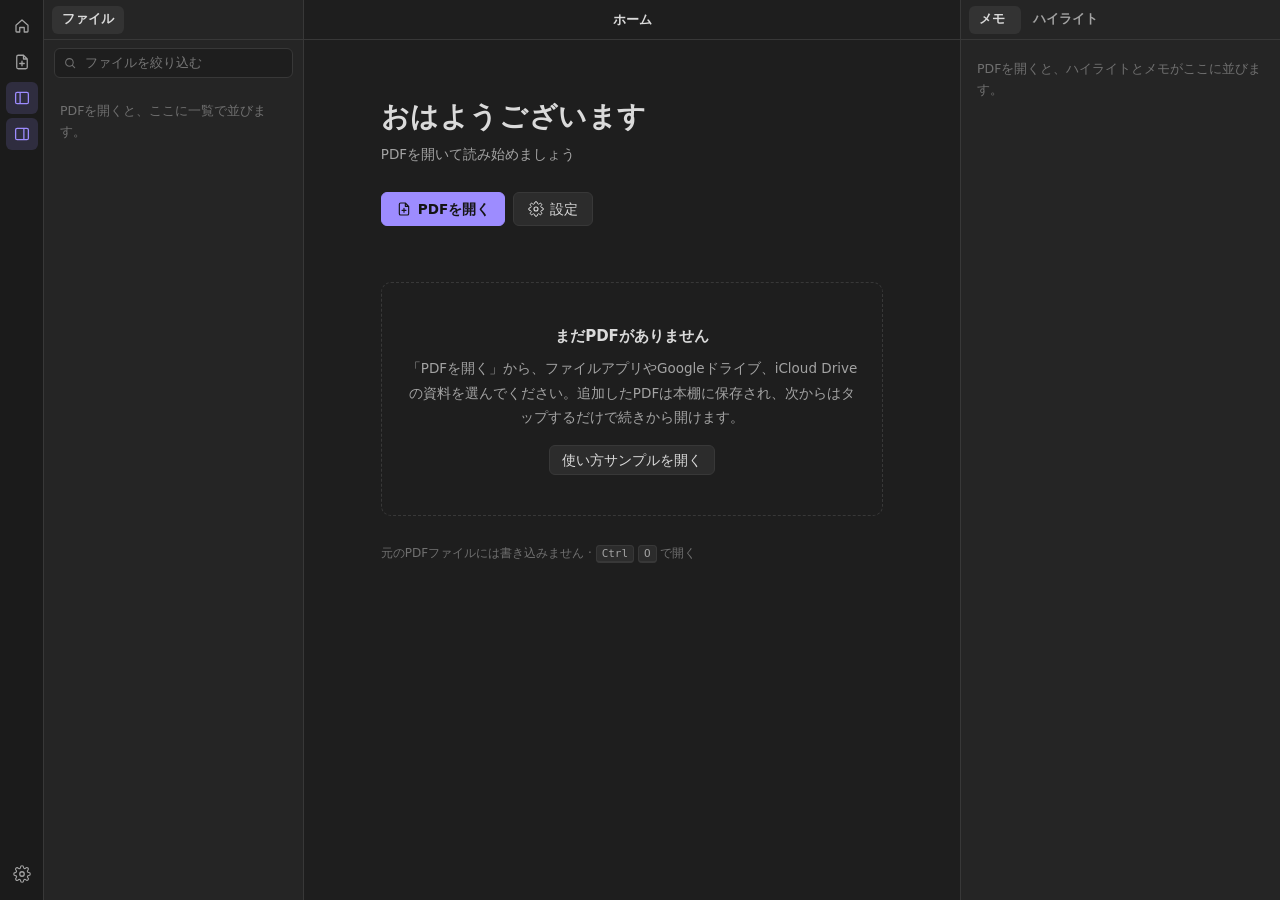
==== commit 069b36ae: "Add files via upload" ====
--- a/index.html
+++ b/index.html
@@ -165,6 +165,7 @@
   <button class="chip" id="memoBtn" title="ハイライトしてメモを書く (M)"><svg><use href="#i-note"/></svg>メモ</button>
   <button class="chip" id="ulBtn" title="下線 (U)"><svg><use href="#i-ul"/></svg>下線</button>
   <button class="chip" id="selBmBtn" title="この文をしおりに"><svg><use href="#i-bm"/></svg>しおり</button>
+  <button class="chip" id="copyBtn" title="コピー"><svg><use href="#i-copy"/></svg>コピー</button>
 </div>
 
 <!-- ハイライト直後: メモを追加するか -->
--- a/style.css
+++ b/style.css
@@ -339,3 +339,12 @@
   .status{display:none}
   .home{padding:32px 20px}
 }
+
+/* iPad: 余白専用の文字選択 */
+.tselmode .page,.tselmode .textLayer,.tselmode .textLayer span{-webkit-user-select:none;user-select:none;-webkit-touch-callout:none}
+.tsel{position:absolute;inset:0;z-index:7;pointer-events:none}
+.tsel i{position:absolute;background:rgba(64,110,220,.28);border-radius:2px}
+.hdl{position:absolute;width:2px;margin-left:-1px;background:#2f6fdb;pointer-events:auto;touch-action:none}
+.hdl::before{content:'';position:absolute;left:-6px;width:14px;height:14px;border-radius:50%;background:#2f6fdb}
+.hdl.s::before{top:-13px}.hdl.e::before{bottom:-13px}
+.hdl::after{content:'';position:absolute;left:-20px;right:-20px;top:-26px;bottom:-26px}
